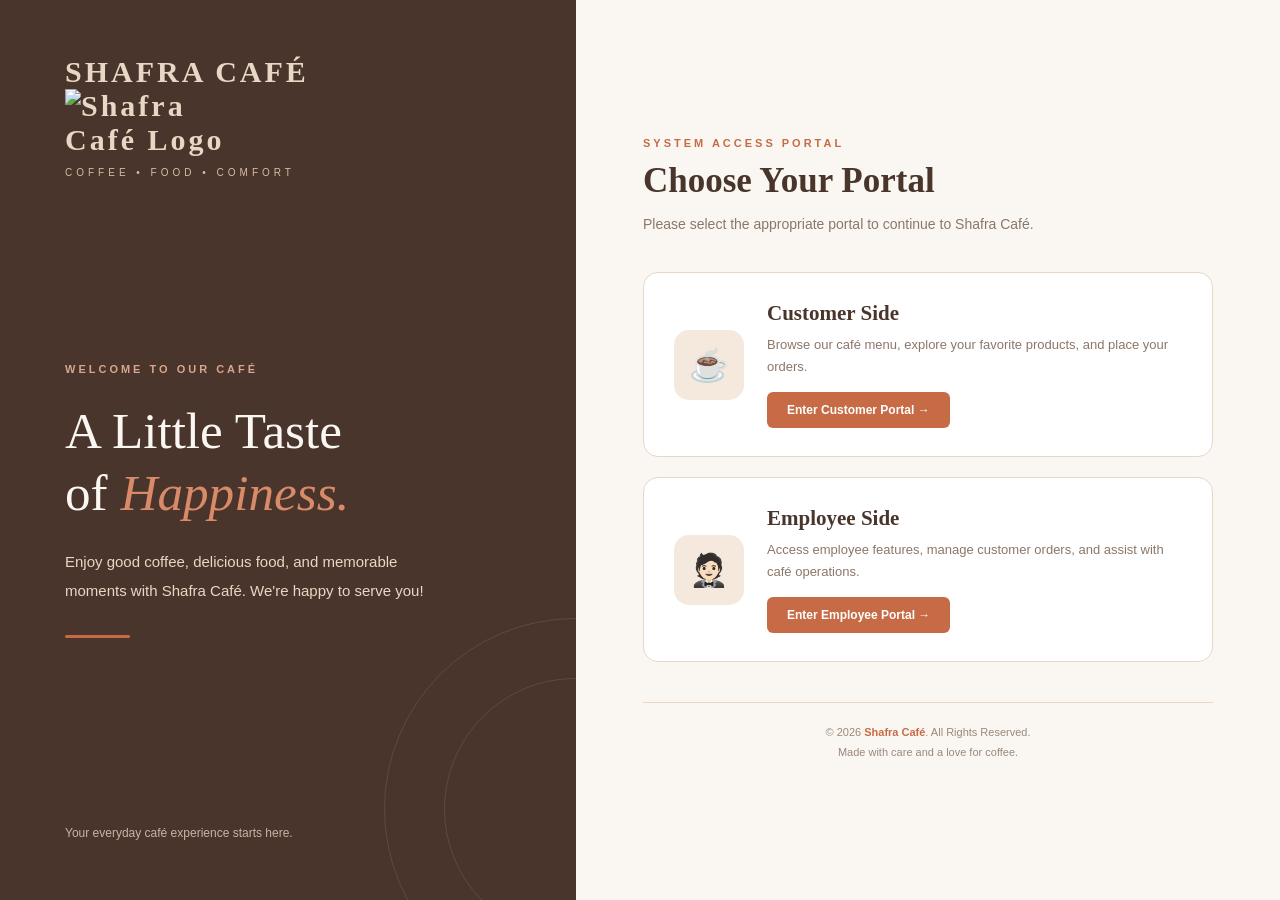
==== index.html @ 54815858 "Create index.html" ====
<!DOCTYPE html>
<html lang="en">
<head>
    <meta charset="UTF-8">
    <meta name="viewport" content="width=device-width, initial-scale=1.0">

    <title>Shafra Café | System Access Portal</title>

    <style>

        * {
            margin: 0;
            padding: 0;
            box-sizing: border-box;
        }

        body {
            font-family: Arial, sans-serif;
            background: #FAF7F2;
            color: #49352B;
            min-height: 100vh;
        }

    
        .container {
            min-height: 100vh;
            display: grid;
            grid-template-columns: 0.9fr 1.1fr;
        }

  
        .left-section {
            background: #49352B;
            color: #FAF7F2;
            padding: 55px 65px;
            display: flex;
            flex-direction: column;
            justify-content: space-between;
            position: relative;
            overflow: hidden;
        }

    
        .left-section::before {
            content: "";
            position: absolute;
            width: 380px;
            height: 380px;
            border: 1px solid rgba(233, 215, 197, 0.13);
            border-radius: 50%;
            right: -190px;
            bottom: -100px;
        }

        .left-section::after {
            content: "";
            position: absolute;
            width: 260px;
            height: 260px;
            border: 1px solid rgba(233, 215, 197, 0.13);
            border-radius: 50%;
            right: -130px;
            bottom: -40px;
        }


        .logo {
            font-family: Georgia, serif;
            font-size: 30px;
            font-weight: bold;
            letter-spacing: 3px;
            color: #E9D7C5;
            position: relative;
            z-index: 1;
        }

        .logo span {
            display: block;
            font-family: Arial, sans-serif;
            font-size: 10px;
            letter-spacing: 4px;
            font-weight: normal;
            color: #D7BBA8;
            margin-top: 10px;
        }

        .logo {
            position: relative;
            z-index: 1;
        }
        
        .logo img {
            width: 180px;
            height: auto;
            max-height: 100px;
            object-fit: contain;
            display: block;
        }
        
        .logo span {
            display: block;
            font-family: Arial, sans-serif;
            font-size: 10px;
            letter-spacing: 4px;
            font-weight: normal;
            color: #D7BBA8;
            margin-top: 10px;
        }

      
        .intro {
            position: relative;
            z-index: 1;
            margin-top: 60px;
            margin-bottom: 60px;
        }

        .intro-label {
            color: #D9A68D;
            font-size: 11px;
            letter-spacing: 3px;
            text-transform: uppercase;
            margin-bottom: 25px;
            font-weight: bold;
        }

        .intro h1 {
            font-family: Georgia, serif;
            font-size: clamp(38px, 4vw, 55px);
            line-height: 1.2;
            font-weight: normal;
            margin-bottom: 25px;
        }

        .intro h1 span {
            color: #D98A68;
            font-style: italic;
        }

        .intro p {
            color: #E9D7C5;
            font-size: 15px;
            line-height: 1.9;
            max-width: 390px;
        }

        .intro-line {
            width: 65px;
            height: 3px;
            background: #C66B45;
            margin-top: 30px;
            border-radius: 5px;
        }


        .left-footer {
            color: #C9B3A4;
            font-size: 12px;
            position: relative;
            z-index: 1;
            line-height: 1.8;
        }


        .right-section {
            background: #FAF7F2;
            display: flex;
            flex-direction: column;
            justify-content: center;
            align-items: center;
            padding: 55px 50px;
        }

        .access-content {
            width: 100%;
            max-width: 570px;
        }


        .access-heading {
            margin-bottom: 35px;
        }

        .small-title {
            color: #C66B45;
            font-size: 11px;
            letter-spacing: 3px;
            font-weight: bold;
            margin-bottom: 12px;
        }

        .access-heading h2 {
            font-family: Georgia, serif;
            font-size: 35px;
            color: #49352B;
            margin-bottom: 12px;
        }

        .access-heading p {
            color: #8B776A;
            font-size: 14px;
            line-height: 1.7;
        }

        .cards {
            display: flex;
            flex-direction: column;
            gap: 20px;
        }

        .card {
            background: #FFFFFF;
            border: 1px solid #E9D7C5;
            border-radius: 15px;
            padding: 28px 30px;
            display: flex;
            align-items: center;
            gap: 23px;
            transition: all 0.3s ease;
        }

        .card:hover {
            transform: translateX(7px);
            border-color: #C66B45;
            box-shadow: 0 10px 25px rgba(73, 53, 43, 0.10);
        }


        .icon {
            width: 70px;
            height: 70px;
            min-width: 70px;
            background: #F5E8DC;
            border-radius: 15px;
            display: flex;
            justify-content: center;
            align-items: center;
            font-size: 32px;
            transition: 0.3s ease;
        }

        .card:hover .icon {
            background: #E9D7C5;
            transform: scale(1.05);
        }

        .card-info {
            flex: 1;
        }

        .card-info h3 {
            font-family: Georgia, serif;
            font-size: 21px;
            color: #49352B;
            margin-bottom: 8px;
        }

        .card-info p {
            font-size: 13px;
            color: #8B776A;
            line-height: 1.7;
        }


        .btn {
            display: inline-block;
            margin-top: 14px;
            padding: 11px 20px;
            background: #C66B45;
            color: #FFFFFF;
            text-decoration: none;
            font-size: 12px;
            font-weight: bold;
            border-radius: 6px;
            transition: all 0.3s ease;
        }

        .btn:hover {
            background: #49352B;
            transform: translateY(-2px);
            box-shadow: 0 5px 12px rgba(73, 53, 43, 0.15);
        }


        .right-footer {
            margin-top: 40px;
            padding-top: 20px;
            border-top: 1px solid #E9D7C5;
            color: #9B887B;
            font-size: 11px;
            text-align: center;
            line-height: 1.8;
        }

        .right-footer span {
            color: #C66B45;
            font-weight: bold;
        }


        @media (max-width: 900px) {

            .container {
                grid-template-columns: 1fr 1fr;
            }

            .left-section {
                padding: 40px 30px;
            }

            .right-section {
                padding: 40px 25px;
            }

            .intro h1 {
                font-size: 38px;
            }

            .card {
                padding: 23px 20px;
                gap: 15px;
            }

            .icon {
                width: 60px;
                height: 60px;
                min-width: 60px;
                font-size: 27px;
            }
        }


        @media (max-width: 650px) {

            .container {
                grid-template-columns: 1fr;
            }

            .left-section {
                min-height: 390px;
                padding: 35px 28px;
            }

            .logo {
                font-size: 25px;
            }

            .intro {
                margin-top: 55px;
                margin-bottom: 45px;
            }

            .intro h1 {
                font-size: 39px;
            }

            .right-section {
                padding: 45px 22px;
            }

            .access-heading h2 {
                font-size: 29px;
            }

            .card {
                align-items: flex-start;
                padding: 23px 18px;
                gap: 15px;
            }

            .icon {
                width: 55px;
                height: 55px;
                min-width: 55px;
                font-size: 25px;
            }

            .card-info h3 {
                font-size: 19px;
            }

            .card-info p {
                font-size: 12px;
            }

            .btn {
                font-size: 11px;
                padding: 10px 15px;
            }

            .right-footer {
                margin-top: 30px;
            }
        }

 
        @media (max-width: 380px) {

            .card {
                flex-direction: column;
            }

            .intro h1 {
                font-size: 33px;
            }

            .left-section {
                padding: 30px 22px;
            }
        }

    </style>
</head>

<body>

    <main class="container">

        <section class="left-section">

    
            <header class="logo">
                SHAFRA CAFÉ
                <img src="./shafralogo.png" alt="Shafra Café Logo">
                <span>COFFEE • FOOD • COMFORT</span>
            </header>

  
            <div class="intro">

                <div class="intro-label">
                    Welcome to our café
                </div>

                <h1>
                    A Little Taste<br>
                    of <span>Happiness.</span>
                </h1>

                <p>
                    Enjoy good coffee, delicious food, and
                    memorable moments with Shafra Café.
                    We're happy to serve you!
                </p>

                <div class="intro-line"></div>

            </div>

      
            <footer class="left-footer">
                Your everyday café experience starts here.
            </footer>

        </section>


  
        <section class="right-section">

            <div class="access-content">

    
                <div class="access-heading">

                    <div class="small-title">
                        SYSTEM ACCESS PORTAL
                    </div>

                    <h2>Choose Your Portal</h2>

                    <p>
                        Please select the appropriate portal
                        to continue to Shafra Café.
                    </p>

                </div>


        
                <div class="cards">

                    <div class="card">

                        <div class="icon">
                            ☕
                        </div>

                        <div class="card-info">

                            <h3>Customer Side</h3>

                            <p>
                                Browse our café menu, explore
                                your favorite products, and
                                place your orders.
                            </p>

                            <a href="./CUSTOMER/" class="btn">
                                Enter Customer Portal →
                            </a>

                        </div>

                    </div>



                    <div class="card">

                        <div class="icon">
                            🤵🏻
                        </div>

                        <div class="card-info">

                            <h3>Employee Side</h3>

                            <p>
                                Access employee features,
                                manage customer orders, and
                                assist with café operations.
                            </p>

                            <a href="./EMPLOYEE/" class="btn">
                                Enter Employee Portal →
                            </a>

                        </div>

                    </div>

                </div>


   
                <footer class="right-footer">

                    <p>
                        © 2026 <span>Shafra Café</span>.
                        All Rights Reserved.
                    </p>

                    <p>
                        Made with care and a love for coffee.
                    </p>

                </footer>

            </div>

        </section>

    </main>

</body>
</html>
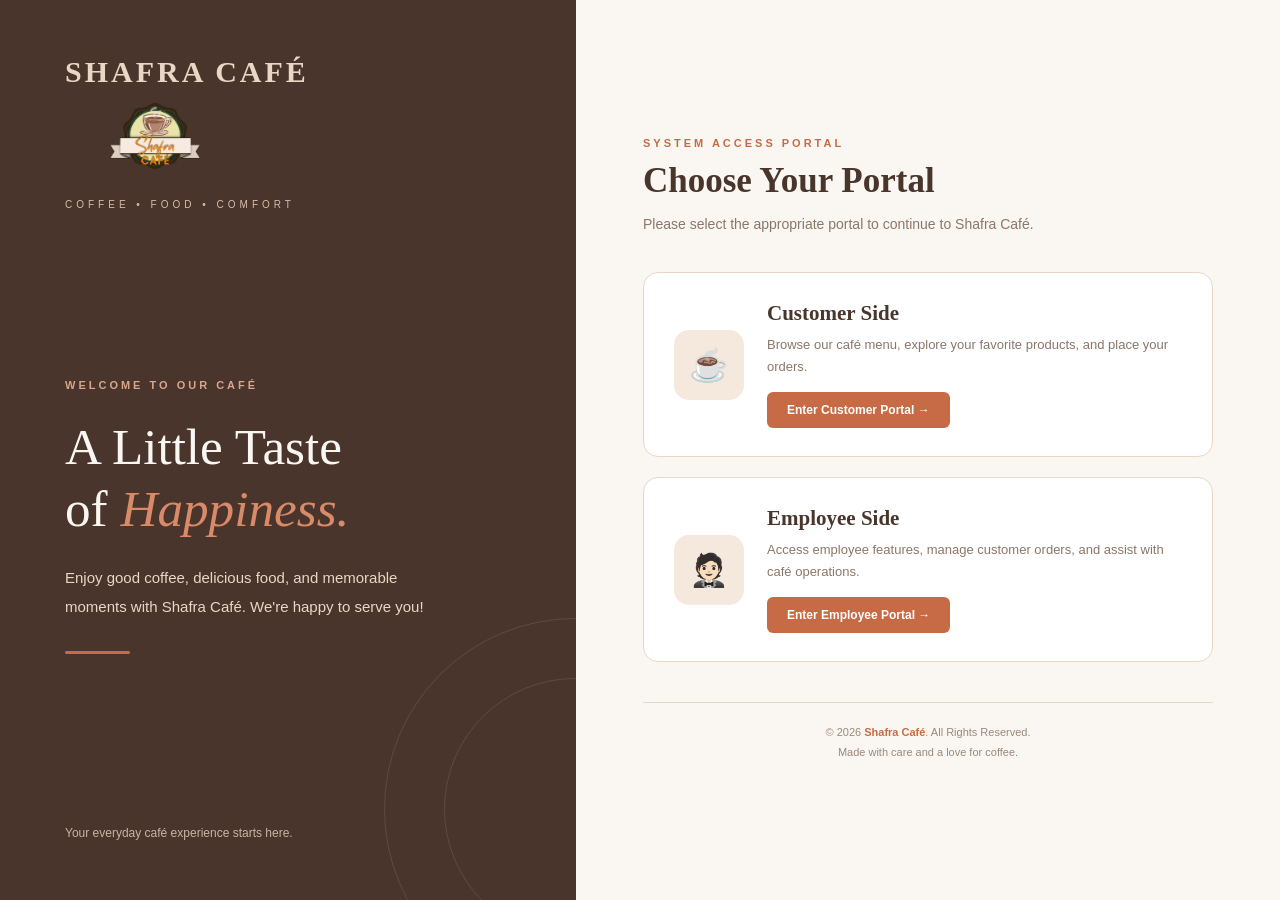
==== commit 2b4e6aa8: "Update index.html" ====
--- a/index.html
+++ b/index.html
@@ -5,7 +5,6 @@
     <meta name="viewport" content="width=device-width, initial-scale=1.0">
 
     <title>Shafra Café | System Access Portal</title>
-
     <style>
 
         * {
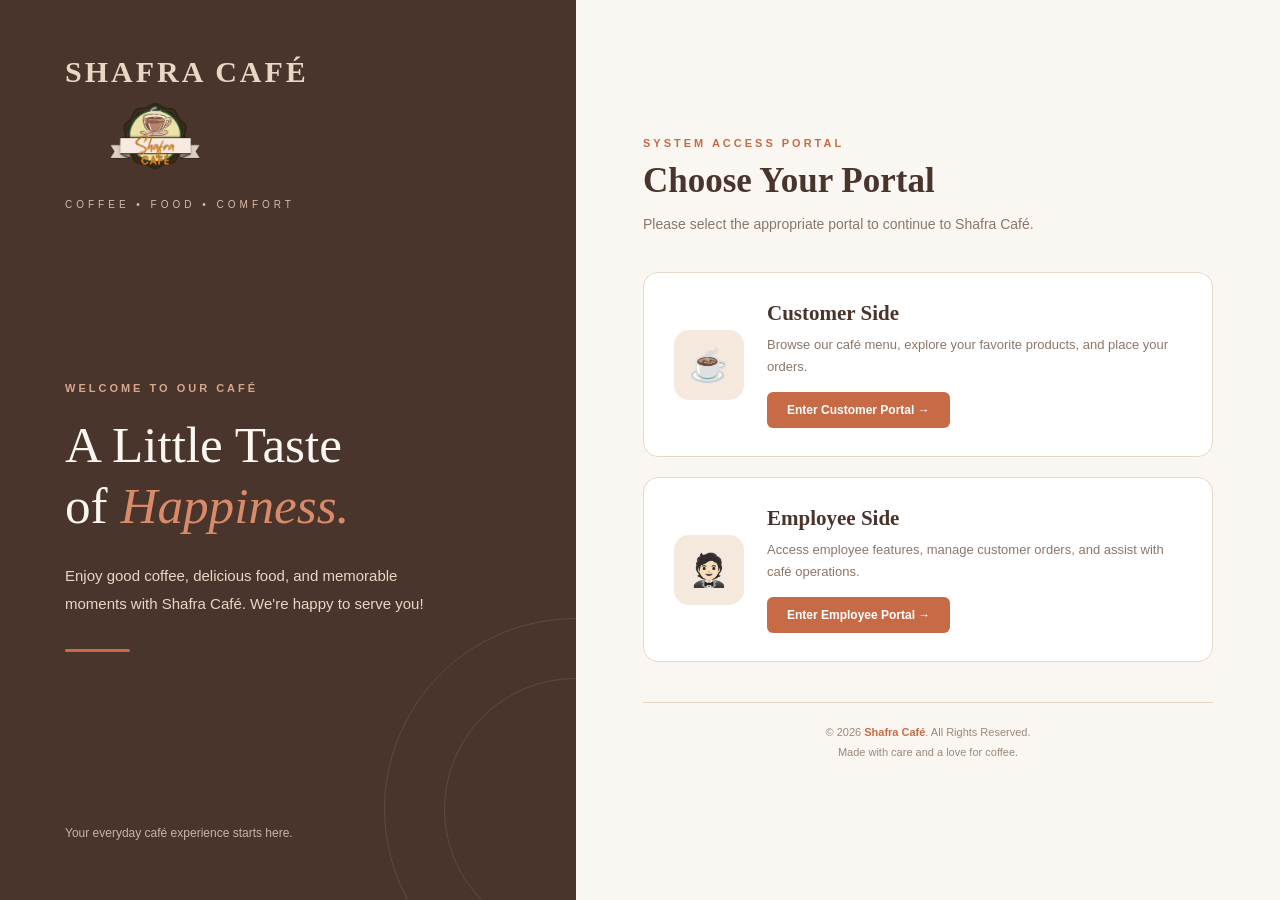
==== commit e1ad9ecd: "Update index.html" ====
--- a/index.html
+++ b/index.html
@@ -119,7 +119,7 @@
             font-size: 11px;
             letter-spacing: 3px;
             text-transform: uppercase;
-            margin-bottom: 25px;
+            margin-bottom: 20px;
             font-weight: bold;
         }
 
@@ -426,7 +426,6 @@
 
   
             <div class="intro">
-
                 <div class="intro-label">
                     Welcome to our café
                 </div>
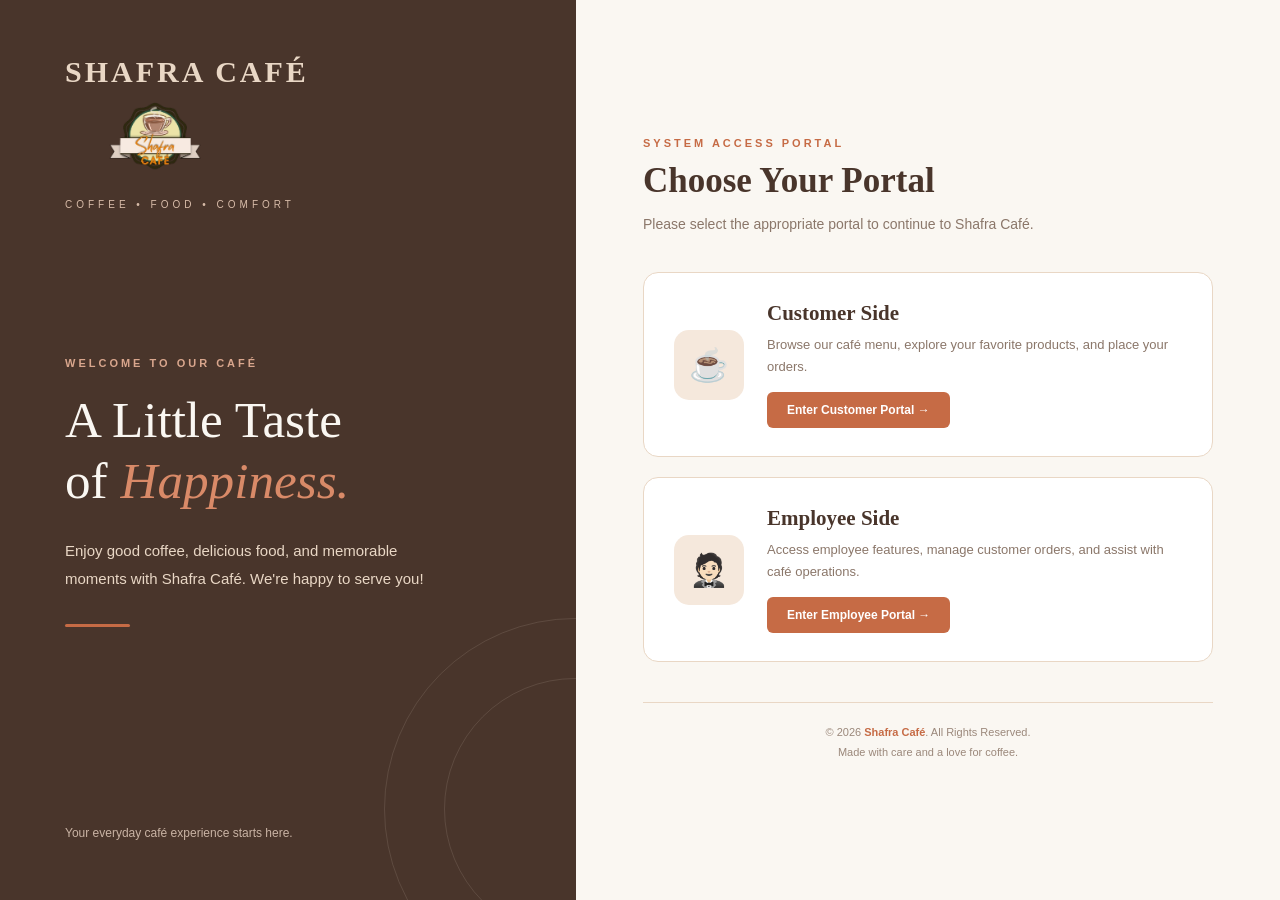
==== commit 75159051: "Update index.html" ====
--- a/index.html
+++ b/index.html
@@ -110,7 +110,7 @@
         .intro {
             position: relative;
             z-index: 1;
-            margin-top: 60px;
+            margin-top: 10px;
             margin-bottom: 60px;
         }
 
